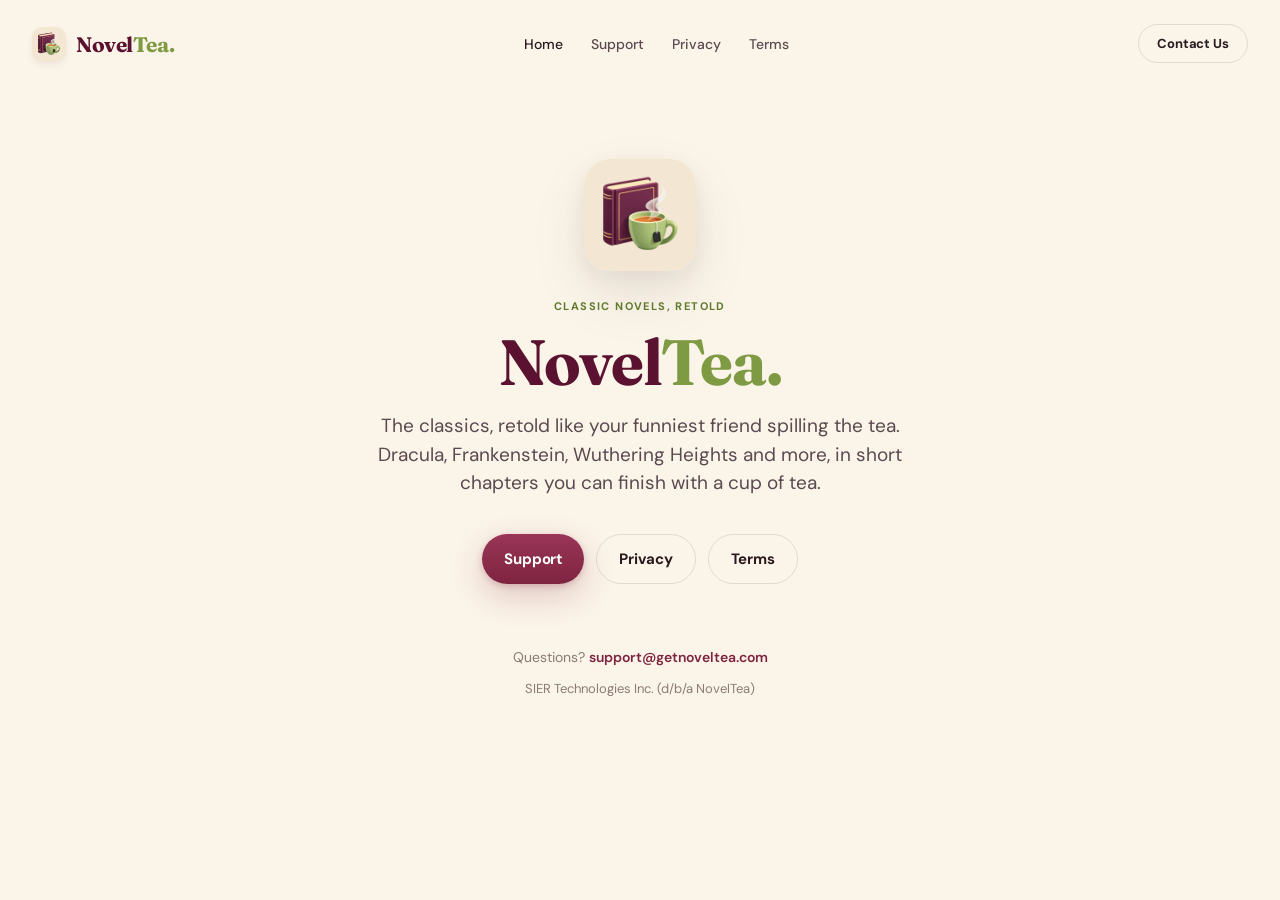
==== index.html @ 6e91aef8 "NovelTea Support, Privacy Policy, and Terms of Use pages Adapted from dailydove.app's legal pages (s" ====
<!doctype html>
<html lang="en">
<head>
  <meta charset="utf-8">
  <meta name="viewport" content="width=device-width, initial-scale=1">
  <title>NovelTea — Classic Novels, Retold</title>
  <meta name="description" content="NovelTea retells classic novels as conversational audiobooks: the juiciest drama from Dracula, Frankenstein, and Wuthering Heights, in short chapters.">
  <meta name="theme-color" content="#FBF4E8">
  <link rel="icon" type="image/png" href="assets/favicon.png">
  <link rel="apple-touch-icon" href="assets/apple-touch-icon.png">
  <link rel="stylesheet" href="shared.css">
</head>
<body>
  <div class="top-nav">
    <a href="./" class="logo">
      <div class="mark"><img src="assets/logo.png" alt=""></div>
      <span class="wordmark">Novel<span class="tea">Tea.</span></span>
    </a>
    <nav>
      <a href="./" aria-current="page">Home</a>
      <a href="support">Support</a>
      <a href="privacy">Privacy</a>
      <a href="terms">Terms</a>
    </nav>
    <a href="mailto:support@getnoveltea.com" class="btn btn-ghost contact">Contact Us</a>
  </div>

  <main style="max-width:680px;margin:0 auto;padding:72px 24px 120px;text-align:center">
    <img src="assets/logo.png" alt="NovelTea" style="width:112px;height:112px;border-radius:26px;margin:0 auto 28px;box-shadow:var(--shadow-md)">
    <div class="eyebrow" style="margin-bottom:16px">Classic novels, retold</div>
    <h1 class="h-section wordmark" style="margin:0 0 18px">Novel<span class="tea">Tea.</span></h1>
    <p class="lede" style="margin:0 auto 36px">The classics, retold like your funniest friend spilling the tea. Dracula, Frankenstein, Wuthering Heights and more, in short chapters you can finish with a cup of tea.</p>

    <div style="display:flex;gap:12px;justify-content:center;flex-wrap:wrap">
      <a href="support" class="btn btn-primary">Support</a>
      <a href="privacy" class="btn btn-ghost">Privacy</a>
      <a href="terms" class="btn btn-ghost">Terms</a>
    </div>

    <p style="margin-top:64px;color:var(--ink-mute);font-size:14px">
      Questions? <a href="mailto:support@getnoveltea.com" style="color:var(--wine);font-weight:600;text-decoration:none">support@getnoveltea.com</a>
    </p>
    <p style="margin-top:8px;color:var(--ink-mute);font-size:13px">SIER Technologies Inc. (d/b/a NovelTea)</p>
  </main>
</body>
</html>
---- shared.css ----
/* NovelTea shared styles — same layout as dailydove.app's shared.css,
   recoloured to the NovelTea brand (cream, wine, green tea; see the app's src/styles/theme.css). */
@import url('https://fonts.googleapis.com/css2?family=DM+Sans:wght@400;500;600;700;800&family=Fraunces:ital,wght@0,400;0,500;0,600;0,700;1,400&display=swap');

:root {
  --cream: #FBF4E8;
  --cream-2: #F3E6D3;
  --paper: #FFFFFF;
  --ink: #2A1B20;
  --ink-soft: #5B4A50;
  --ink-mute: #8A7B76;
  --wine: #7E2440;
  --wine-2: #9A3557;
  --wine-deep: #5A1230;
  --wine-shadow: rgba(126, 36, 64, 0.22);
  --tea: #7E9A42;
  --tea-deep: #5F7A2E;
  --line: rgba(42, 27, 32, 0.06);
  --line-2: rgba(42, 27, 32, 0.12);
  --shadow-sm: 0 1px 3px rgba(42,27,32,0.03), 0 4px 8px rgba(42,27,32,0.05);
  --shadow-md: 0 8px 24px rgba(42,27,32,0.06), 0 24px 60px rgba(42,27,32,0.08);
}

* { box-sizing: border-box; }
html, body { margin: 0; padding: 0; }
body {
  font-family: 'DM Sans', -apple-system, system-ui, sans-serif;
  color: var(--ink);
  background: var(--cream);
  -webkit-font-smoothing: antialiased;
  text-rendering: optimizeLegibility;
  -webkit-text-size-adjust: 100%;
}
a { color: inherit; }
img { display: block; max-width: 100%; }

.serif { font-family: 'Fraunces', Georgia, serif; font-optical-sizing: auto; }
.eyebrow {
  font-family: 'DM Sans', sans-serif;
  font-weight: 700;
  font-size: 11px;
  letter-spacing: 1.4px;
  text-transform: uppercase;
  color: var(--tea-deep);
}

.btn {
  display: inline-flex;
  align-items: center;
  gap: 10px;
  padding: 14px 22px;
  border-radius: 999px;
  font-family: 'DM Sans', sans-serif;
  font-weight: 700;
  font-size: 15px;
  letter-spacing: -0.1px;
  text-decoration: none;
  border: 0;
  cursor: pointer;
  transition: transform .18s ease, box-shadow .18s ease, background .2s, border-color .2s;
}
.btn-primary {
  background: linear-gradient(180deg, var(--wine-2) 0%, var(--wine) 100%);
  color: #fff;
  box-shadow: 0 12px 32px var(--wine-shadow), 0 2px 6px var(--wine-shadow);
}
.btn-primary:hover { transform: translateY(-1px); }
.btn-ghost {
  background: transparent;
  color: var(--ink);
  border: 1.5px solid var(--line-2);
}
.btn-ghost:hover { border-color: var(--wine); color: var(--wine); }

.h-section {
  font-family: 'DM Sans', sans-serif;
  font-weight: 700;
  font-size: clamp(40px, 7vw, 64px);
  line-height: 1.02;
  letter-spacing: -0.03em;
}
.lede {
  font-size: 19px;
  line-height: 1.5;
  color: var(--ink-soft);
  max-width: 540px;
}

/* Wordmark: "Novel" in wine, "Tea." in green tea — matches the app wordmark */
.wordmark { font-family: 'Fraunces', Georgia, serif; font-weight: 700; letter-spacing: -0.02em; color: var(--wine-deep); }
.wordmark .tea { color: var(--tea); }

/* Legal pages */
.legal-page {
  max-width: 780px;
  margin: 0 auto;
  padding: 60px 32px 120px;
}
.legal-page h1 {
  font-family: 'DM Sans', sans-serif;
  font-weight: 700;
  font-size: 48px;
  letter-spacing: -0.03em;
  margin: 0 0 8px;
}
.legal-page .meta {
  color: var(--ink-mute);
  font-size: 14px;
  margin-bottom: 48px;
}
.legal-page h2 {
  font-family: 'DM Sans', sans-serif;
  font-weight: 700;
  font-size: 22px;
  letter-spacing: -0.01em;
  margin: 48px 0 16px;
  color: var(--wine);
}
.legal-page h3 {
  font-family: 'DM Sans', sans-serif;
  font-weight: 600;
  font-size: 16px;
  margin: 24px 0 8px;
}
.legal-page p, .legal-page li {
  font-size: 16px;
  line-height: 1.65;
  color: var(--ink-soft);
}
.legal-page ul, .legal-page ol { padding-left: 22px; }
.legal-page li { margin-bottom: 6px; }
.legal-page strong { color: var(--ink); font-weight: 600; }
.legal-page a { color: var(--wine); text-decoration: underline; text-underline-offset: 3px; overflow-wrap: anywhere; }

.page-footer {
  margin-top: 64px;
  padding-top: 32px;
  border-top: 1px solid var(--line-2);
  display: flex;
  justify-content: space-between;
  flex-wrap: wrap;
  gap: 16px;
  align-items: center;
}
.legal-page .page-footer a { color: var(--wine); text-decoration: none; font-weight: 600; }

/* Top nav */
.top-nav {
  padding: 24px 32px;
  display: flex; align-items: center; justify-content: space-between; gap: 16px;
  max-width: 1280px; margin: 0 auto;
}
.top-nav .logo {
  display: flex; align-items: center; gap: 10px;
  font-size: 21px;
  text-decoration: none;
}
.top-nav .logo .mark {
  width: 34px; height: 34px;
  border-radius: 10px;
  overflow: hidden;
  flex-shrink: 0;
  box-shadow: var(--shadow-sm);
}
.top-nav .logo .mark img { width: 100%; height: 100%; object-fit: cover; }
.top-nav nav { display: flex; gap: 28px; }
.top-nav nav a {
  font-size: 14px; font-weight: 500; color: var(--ink-soft);
  text-decoration: none;
}
.top-nav nav a:hover, .top-nav nav a[aria-current="page"] { color: var(--ink); }
.top-nav .contact { padding: 10px 18px; font-size: 13px; }

/* Phones: these pages are mostly opened from the app's Settings screen */
@media (max-width: 720px) {
  .top-nav { padding: 16px 20px; flex-wrap: wrap; row-gap: 12px; }
  .top-nav .contact { display: none; }
  .top-nav nav { gap: 18px; }
  .legal-page { padding: 28px 20px 80px; }
  .legal-page h1 { font-size: 36px; }
  .legal-page .meta { margin-bottom: 32px; }
  .legal-page h2 { margin-top: 40px; }
  .lede { font-size: 17px; }
}
@media (max-width: 400px) {
  .top-nav nav { width: 100%; justify-content: space-between; gap: 0; }
}
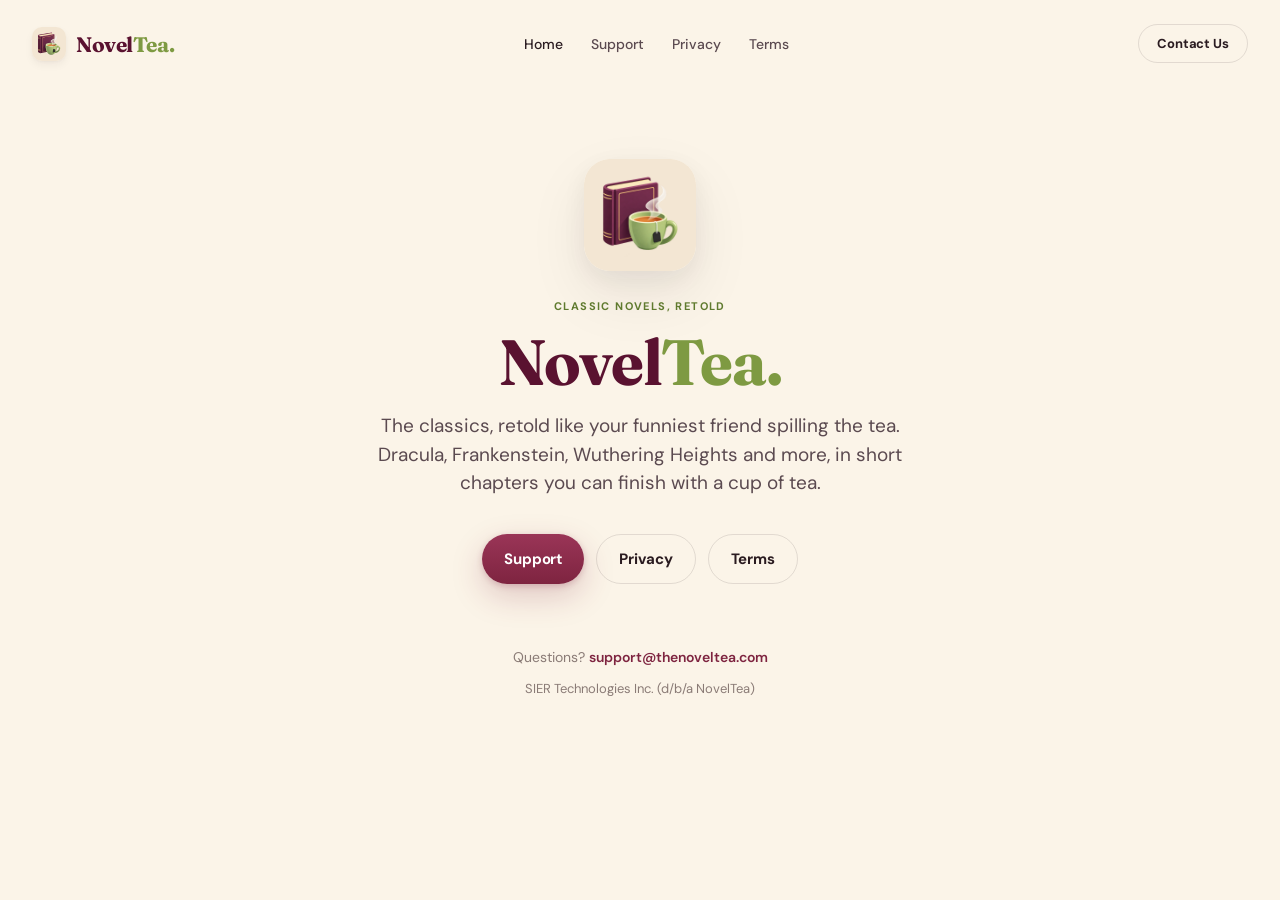
==== commit 60a9576c: "Contact email is now support@thenoveltea.com" ====
--- a/index.html
+++ b/index.html
@@ -22,7 +22,7 @@
       <a href="privacy">Privacy</a>
       <a href="terms">Terms</a>
     </nav>
-    <a href="mailto:support@getnoveltea.com" class="btn btn-ghost contact">Contact Us</a>
+    <a href="mailto:support@thenoveltea.com" class="btn btn-ghost contact">Contact Us</a>
   </div>
 
   <main style="max-width:680px;margin:0 auto;padding:72px 24px 120px;text-align:center">
@@ -38,7 +38,7 @@
     </div>
 
     <p style="margin-top:64px;color:var(--ink-mute);font-size:14px">
-      Questions? <a href="mailto:support@getnoveltea.com" style="color:var(--wine);font-weight:600;text-decoration:none">support@getnoveltea.com</a>
+      Questions? <a href="mailto:support@thenoveltea.com" style="color:var(--wine);font-weight:600;text-decoration:none">support@thenoveltea.com</a>
     </p>
     <p style="margin-top:8px;color:var(--ink-mute);font-size:13px">SIER Technologies Inc. (d/b/a NovelTea)</p>
   </main>
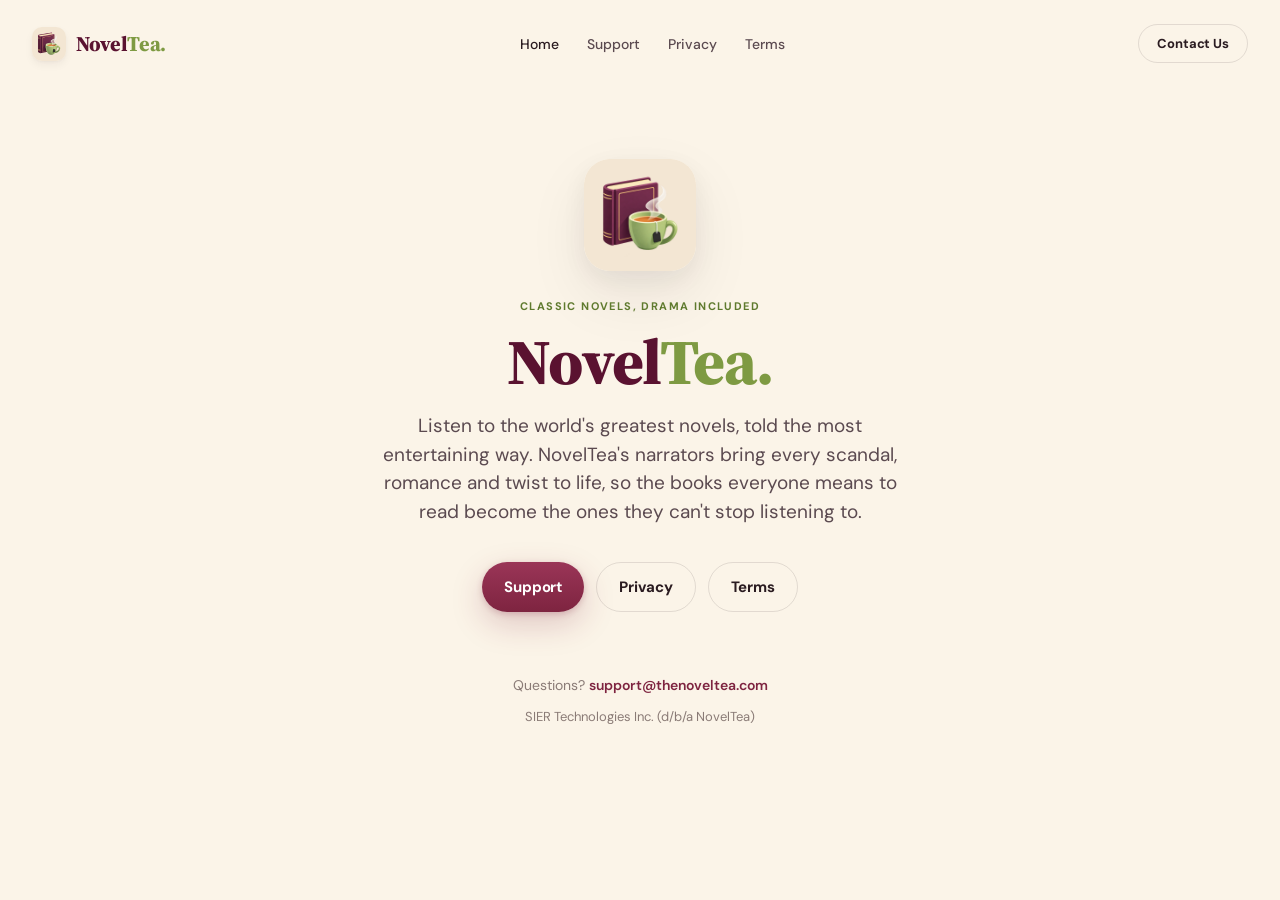
==== commit 4a3b6f80: "Home: new tagline (Classic novels, drama included); wordmark in Source Serif 4" ====
--- a/index.html
+++ b/index.html
@@ -3,8 +3,8 @@
 <head>
   <meta charset="utf-8">
   <meta name="viewport" content="width=device-width, initial-scale=1">
-  <title>NovelTea — Classic Novels, Retold</title>
-  <meta name="description" content="NovelTea retells classic novels as conversational audiobooks: the juiciest drama from Dracula, Frankenstein, and Wuthering Heights, in short chapters.">
+  <title>NovelTea — Classic Novels, Drama Included</title>
+  <meta name="description" content="Listen to the world's greatest novels, told the most entertaining way. NovelTea's narrators bring every scandal, romance and twist to life, so the books everyone means to read become the ones they can't stop listening to.">
   <meta name="theme-color" content="#FBF4E8">
   <link rel="icon" type="image/png" href="assets/favicon.png">
   <link rel="apple-touch-icon" href="assets/apple-touch-icon.png">
@@ -27,9 +27,9 @@
 
   <main style="max-width:680px;margin:0 auto;padding:72px 24px 120px;text-align:center">
     <img src="assets/logo.png" alt="NovelTea" style="width:112px;height:112px;border-radius:26px;margin:0 auto 28px;box-shadow:var(--shadow-md)">
-    <div class="eyebrow" style="margin-bottom:16px">Classic novels, retold</div>
+    <div class="eyebrow" style="margin-bottom:16px">Classic novels, drama included</div>
     <h1 class="h-section wordmark" style="margin:0 0 18px">Novel<span class="tea">Tea.</span></h1>
-    <p class="lede" style="margin:0 auto 36px">The classics, retold like your funniest friend spilling the tea. Dracula, Frankenstein, Wuthering Heights and more, in short chapters you can finish with a cup of tea.</p>
+    <p class="lede" style="margin:0 auto 36px">Listen to the world's greatest novels, told the most entertaining way. NovelTea's narrators bring every scandal, romance and twist to life, so the books everyone means to read become the ones they can't stop listening to.</p>
 
     <div style="display:flex;gap:12px;justify-content:center;flex-wrap:wrap">
       <a href="support" class="btn btn-primary">Support</a>
--- a/shared.css
+++ b/shared.css
@@ -1,6 +1,6 @@
 /* NovelTea shared styles — same layout as dailydove.app's shared.css,
    recoloured to the NovelTea brand (cream, wine, green tea; see the app's src/styles/theme.css). */
-@import url('https://fonts.googleapis.com/css2?family=DM+Sans:wght@400;500;600;700;800&family=Fraunces:ital,wght@0,400;0,500;0,600;0,700;1,400&display=swap');
+@import url('https://fonts.googleapis.com/css2?family=DM+Sans:wght@400;500;600;700;800&family=Source+Serif+4:opsz,wght@8..60,800&display=swap');
 
 :root {
   --cream: #FBF4E8;
@@ -34,7 +34,6 @@
 a { color: inherit; }
 img { display: block; max-width: 100%; }
 
-.serif { font-family: 'Fraunces', Georgia, serif; font-optical-sizing: auto; }
 .eyebrow {
   font-family: 'DM Sans', sans-serif;
   font-weight: 700;
@@ -86,8 +85,8 @@
   max-width: 540px;
 }
 
-/* Wordmark: "Novel" in wine, "Tea." in green tea — matches the app wordmark */
-.wordmark { font-family: 'Fraunces', Georgia, serif; font-weight: 700; letter-spacing: -0.02em; color: var(--wine-deep); }
+/* Wordmark: "Novel" in wine, "Tea." in green tea, set in Source Serif 4 to match the brand wordmark */
+.wordmark { font-family: 'Source Serif 4', Georgia, serif; font-weight: 800; font-variation-settings: 'opsz' 36; letter-spacing: -0.015em; color: var(--wine-deep); }
 .wordmark .tea { color: var(--tea); }
 
 /* Legal pages */
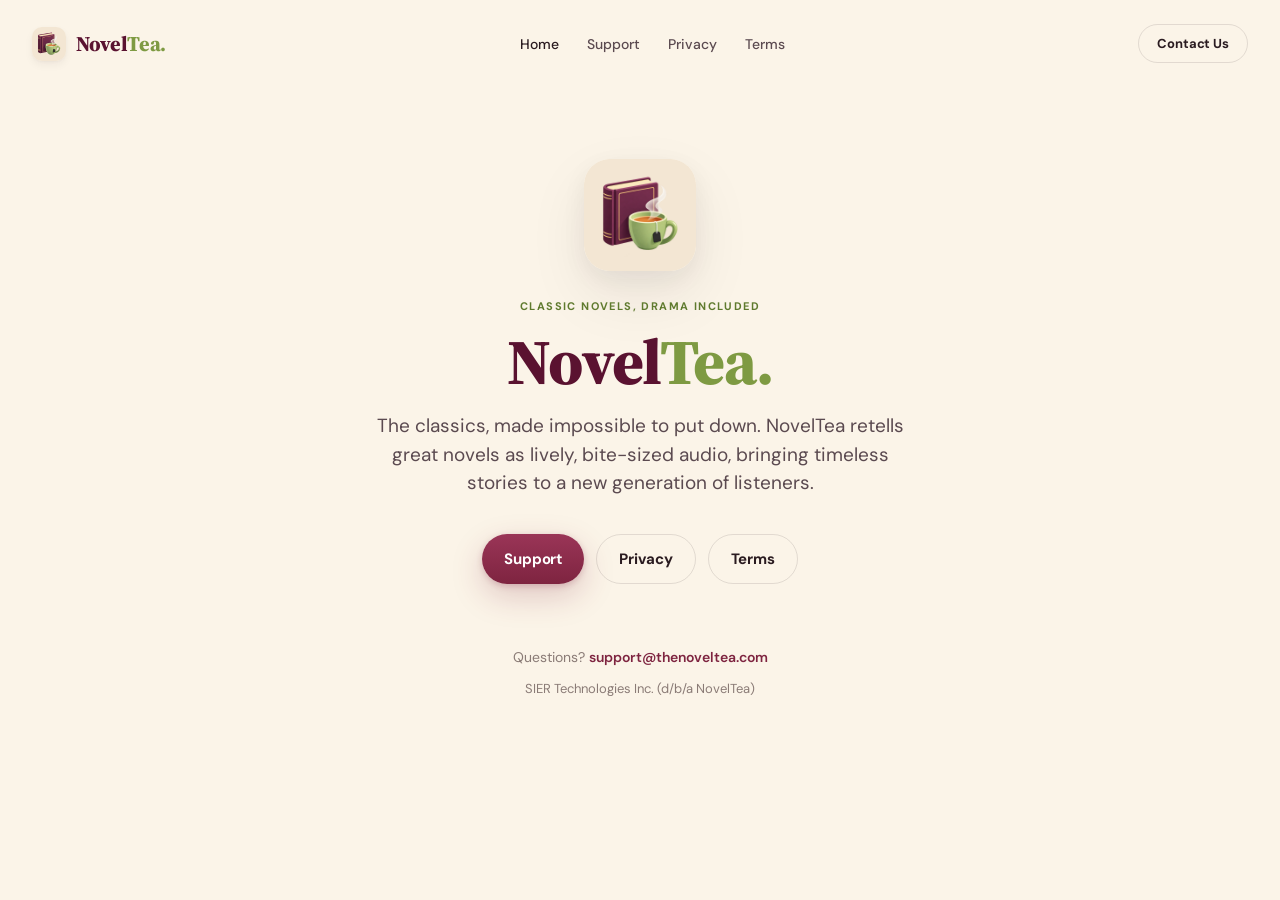
==== commit 09ded78b: "Home tagline: new-generation-of-listeners line" ====
--- a/index.html
+++ b/index.html
@@ -4,11 +4,11 @@
   <meta charset="utf-8">
   <meta name="viewport" content="width=device-width, initial-scale=1">
   <title>NovelTea — Classic Novels, Drama Included</title>
-  <meta name="description" content="Listen to the world's greatest novels, told the most entertaining way. NovelTea's narrators bring every scandal, romance and twist to life, so the books everyone means to read become the ones they can't stop listening to.">
+  <meta name="description" content="The classics, made impossible to put down. NovelTea retells great novels as lively, bite-sized audio, bringing timeless stories to a new generation of listeners.">
   <meta name="theme-color" content="#FBF4E8">
   <link rel="icon" type="image/png" href="assets/favicon.png">
   <link rel="apple-touch-icon" href="assets/apple-touch-icon.png">
-  <link rel="stylesheet" href="shared.css">
+  <link rel="stylesheet" href="shared.css?v=2">
 </head>
 <body>
   <div class="top-nav">
@@ -29,7 +29,7 @@
     <img src="assets/logo.png" alt="NovelTea" style="width:112px;height:112px;border-radius:26px;margin:0 auto 28px;box-shadow:var(--shadow-md)">
     <div class="eyebrow" style="margin-bottom:16px">Classic novels, drama included</div>
     <h1 class="h-section wordmark" style="margin:0 0 18px">Novel<span class="tea">Tea.</span></h1>
-    <p class="lede" style="margin:0 auto 36px">Listen to the world's greatest novels, told the most entertaining way. NovelTea's narrators bring every scandal, romance and twist to life, so the books everyone means to read become the ones they can't stop listening to.</p>
+    <p class="lede" style="margin:0 auto 36px">The classics, made impossible to put down. NovelTea retells great novels as lively, bite-sized audio, bringing timeless stories to a new generation of listeners.</p>
 
     <div style="display:flex;gap:12px;justify-content:center;flex-wrap:wrap">
       <a href="support" class="btn btn-primary">Support</a>
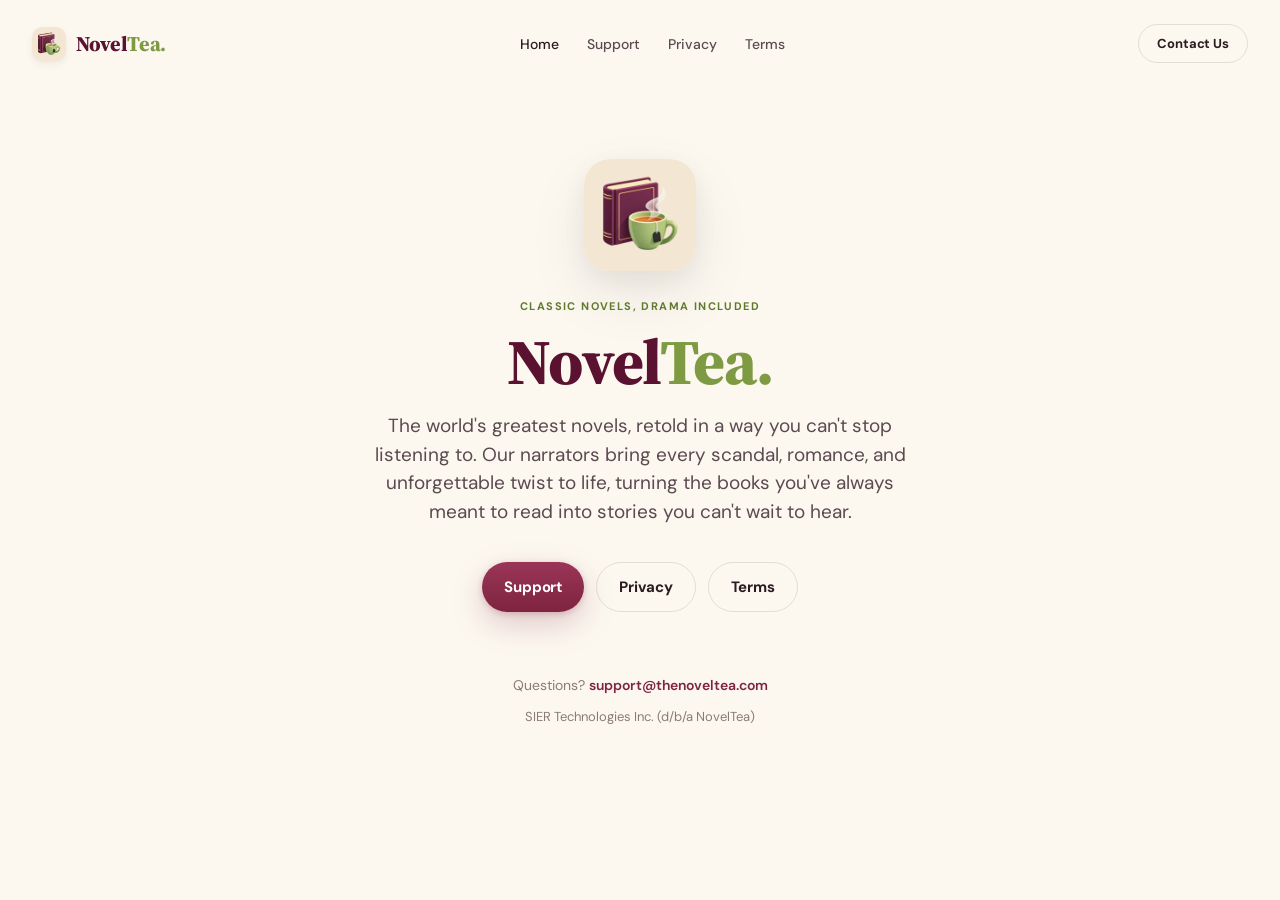
==== commit 757a9c7c: "Home: Henry's tagline; lighter background (#FCF8F0)" ====
--- a/index.html
+++ b/index.html
@@ -4,11 +4,11 @@
   <meta charset="utf-8">
   <meta name="viewport" content="width=device-width, initial-scale=1">
   <title>NovelTea — Classic Novels, Drama Included</title>
-  <meta name="description" content="The classics, made impossible to put down. NovelTea retells great novels as lively, bite-sized audio, bringing timeless stories to a new generation of listeners.">
-  <meta name="theme-color" content="#FBF4E8">
+  <meta name="description" content="The world's greatest novels, retold in a way you can't stop listening to. Our narrators bring every scandal, romance, and unforgettable twist to life, turning the books you've always meant to read into stories you can't wait to hear.">
+  <meta name="theme-color" content="#FCF8F0">
   <link rel="icon" type="image/png" href="assets/favicon.png">
   <link rel="apple-touch-icon" href="assets/apple-touch-icon.png">
-  <link rel="stylesheet" href="shared.css?v=2">
+  <link rel="stylesheet" href="shared.css?v=3">
 </head>
 <body>
   <div class="top-nav">
@@ -29,7 +29,7 @@
     <img src="assets/logo.png" alt="NovelTea" style="width:112px;height:112px;border-radius:26px;margin:0 auto 28px;box-shadow:var(--shadow-md)">
     <div class="eyebrow" style="margin-bottom:16px">Classic novels, drama included</div>
     <h1 class="h-section wordmark" style="margin:0 0 18px">Novel<span class="tea">Tea.</span></h1>
-    <p class="lede" style="margin:0 auto 36px">The classics, made impossible to put down. NovelTea retells great novels as lively, bite-sized audio, bringing timeless stories to a new generation of listeners.</p>
+    <p class="lede" style="margin:0 auto 36px">The world's greatest novels, retold in a way you can't stop listening to. Our narrators bring every scandal, romance, and unforgettable twist to life, turning the books you've always meant to read into stories you can't wait to hear.</p>
 
     <div style="display:flex;gap:12px;justify-content:center;flex-wrap:wrap">
       <a href="support" class="btn btn-primary">Support</a>
--- a/shared.css
+++ b/shared.css
@@ -3,7 +3,7 @@
 @import url('https://fonts.googleapis.com/css2?family=DM+Sans:wght@400;500;600;700;800&family=Source+Serif+4:opsz,wght@8..60,800&display=swap');
 
 :root {
-  --cream: #FBF4E8;
+  --cream: #FCF8F0;
   --cream-2: #F3E6D3;
   --paper: #FFFFFF;
   --ink: #2A1B20;
